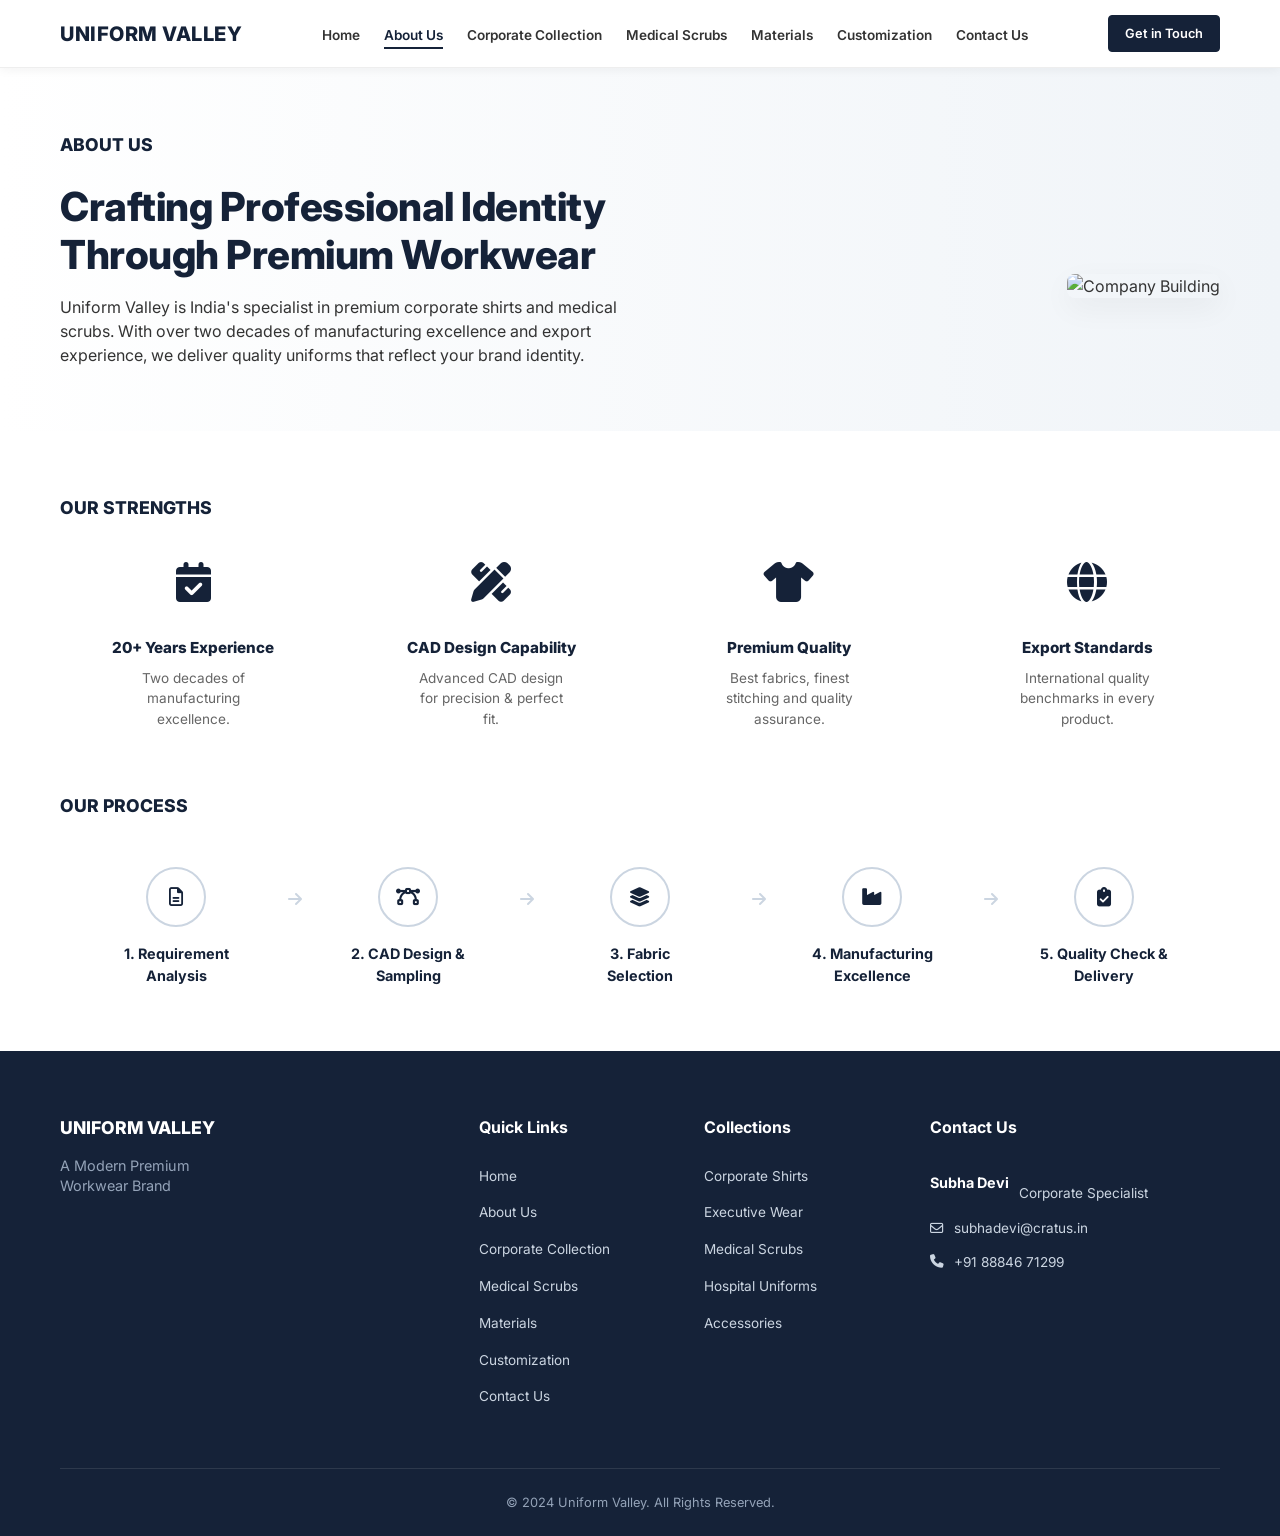
==== about.html @ 26eff8f1 "Initial project structure" ====
<!DOCTYPE html>
<html lang="en">
<head>
    <meta charset="UTF-8">
    <meta name="viewport" content="width=device-width, initial-scale=1.0">
    <title>About Us | Uniform Valley</title>
    <link href="https://fonts.googleapis.com/css2?family=Inter:wght@400;500;600;700;800&display=swap" rel="stylesheet">
    <link rel="stylesheet" href="https://cdnjs.cloudflare.com/ajax/libs/font-awesome/6.4.0/css/all.min.css">
    <link rel="stylesheet" href="css/style.css">
    <link rel="stylesheet" href="css/pages.css">
</head>
<body>
    <nav class="navbar">
        <div class="container nav-container">
            <a href="index.html" class="logo">UNIFORM VALLEY</a>
            <ul class="nav-links">
                <li><a href="index.html" >Home</a></li>
                <li><a href="about.html" class="active">About Us</a></li>
                <li><a href="corporate.html" >Corporate Collection</a></li>
                <li><a href="scrubs.html" >Medical Scrubs</a></li>
                <li><a href="materials.html" >Materials</a></li>
                <li><a href="customization.html" >Customization</a></li>
                <li><a href="contact.html" >Contact Us</a></li>
            </ul>
            <a href="contact.html" class="btn btn-primary nav-btn">Get in Touch</a>
            <div class="hamburger"><i class="fa-solid fa-bars"></i></div>
        </div>
    </nav>

    <section class="page-hero">
        <div class="container page-hero-container">
            <div class="page-hero-content">
                <h3 class="sub-section-title">ABOUT US</h3>
                <h1>Crafting Professional Identity<br>Through Premium Workwear</h1>
                <p>Uniform Valley is India's specialist in premium corporate shirts and medical scrubs. With over two decades of manufacturing excellence and export experience, we deliver quality uniforms that reflect your brand identity.</p>
            </div>
            <div class="page-hero-image">
                <img src="assets/images/about-building.jpg" alt="Company Building">
            </div>
        </div>
    </section>

    <section class="section-padding pt-0">
        <div class="container">
            <h3 class="sub-section-title">OUR STRENGTHS</h3>
            <div class="features-grid" style="margin-top: 2rem;">
                <div class="feature-item">
                    <div class="feature-icon"><i class="fa-solid fa-calendar-check"></i></div>
                    <h3>20+ Years Experience</h3>
                    <p>Two decades of<br>manufacturing<br>excellence.</p>
                </div>
                <div class="feature-item">
                    <div class="feature-icon"><i class="fa-solid fa-pen-ruler"></i></div>
                    <h3>CAD Design Capability</h3>
                    <p>Advanced CAD design<br>for precision & perfect<br>fit.</p>
                </div>
                <div class="feature-item">
                    <div class="feature-icon"><i class="fa-solid fa-shirt"></i></div>
                    <h3>Premium Quality</h3>
                    <p>Best fabrics, finest<br>stitching and quality<br>assurance.</p>
                </div>
                <div class="feature-item">
                    <div class="feature-icon"><i class="fa-solid fa-globe"></i></div>
                    <h3>Export Standards</h3>
                    <p>International quality<br>benchmarks in every<br>product.</p>
                </div>
            </div>
        </div>
    </section>

    <section class="section-padding pt-0">
        <div class="container">
            <h3 class="sub-section-title">OUR PROCESS</h3>
            <div class="process-wrapper">
                <div class="process-step">
                    <div class="process-icon"><i class="fa-regular fa-file-lines"></i></div>
                    <h4>1. Requirement<br>Analysis</h4>
                </div>
                <div class="process-step">
                    <div class="process-icon"><i class="fa-solid fa-bezier-curve"></i></div>
                    <h4>2. CAD Design &<br>Sampling</h4>
                </div>
                <div class="process-step">
                    <div class="process-icon"><i class="fa-solid fa-layer-group"></i></div>
                    <h4>3. Fabric<br>Selection</h4>
                </div>
                <div class="process-step">
                    <div class="process-icon"><i class="fa-solid fa-industry"></i></div>
                    <h4>4. Manufacturing<br>Excellence</h4>
                </div>
                <div class="process-step">
                    <div class="process-icon"><i class="fa-solid fa-clipboard-check"></i></div>
                    <h4>5. Quality Check &<br>Delivery</h4>
                </div>
            </div>
        </div>
    </section>

    <footer class="footer">
        <div class="container">
            <div class="footer-grid">
                <div class="footer-brand">
                    <h3>UNIFORM VALLEY</h3>
                    <p style="margin-top: 15px;">A Modern Premium<br>Workwear Brand</p>
                </div>
                <div class="footer-links-col">
                    <h4>Quick Links</h4>
                    <ul>
                        <li><a href="index.html">Home</a></li>
                        <li><a href="about.html">About Us</a></li>
                        <li><a href="corporate.html">Corporate Collection</a></li>
                        <li><a href="scrubs.html">Medical Scrubs</a></li>
                        <li><a href="materials.html">Materials</a></li>
                        <li><a href="customization.html">Customization</a></li>
                        <li><a href="contact.html">Contact Us</a></li>
                    </ul>
                </div>
                <div class="footer-links-col">
                    <h4>Collections</h4>
                    <ul>
                        <li><a href="corporate.html">Corporate Shirts</a></li>
                        <li><a href="#">Executive Wear</a></li>
                        <li><a href="scrubs.html">Medical Scrubs</a></li>
                        <li><a href="#">Hospital Uniforms</a></li>
                        <li><a href="#">Accessories</a></li>
                    </ul>
                </div>
                <div class="footer-contact">
                    <h4>Contact Us</h4>
                    <p style="margin-bottom: 15px;"><strong>Subha Devi</strong><br>Corporate Specialist</p>
                    <p><i class="fa-regular fa-envelope"></i> subhadevi@cratus.in</p>
                    <p><i class="fa-solid fa-phone"></i> +91 88846 71299</p>
                </div>
            </div>
            <div class="footer-bottom">
                <p>&copy; 2024 Uniform Valley. All Rights Reserved.</p>
            </div>
        </div>
    </footer>
    <script src="js/script.js"></script>
</body>
</html>
---- css/style.css ----
:root {
  --primary-navy: #152238; /* Darker navy like the mockup */
  --secondary-navy: #1A2B4C;
  --text-dark: #333333;
  --text-gray: #666666;
  --bg-light: #F4F6F9;
  --white: #FFFFFF;
  --font-main: 'Inter', sans-serif;
}

* {
  margin: 0;
  padding: 0;
  box-sizing: border-box;
}

body {
  font-family: var(--font-main);
  color: var(--text-dark);
  line-height: 1.5;
  background-color: var(--white);
}

a {
  text-decoration: none;
  color: inherit;
}

ul {
  list-style: none;
}

img {
  max-width: 100%;
  display: block;
}

.container {
  max-width: 1200px;
  margin: 0 auto;
  padding: 0 20px;
}

.section-padding {
  padding: 4rem 0;
}

.pt-0 {
  padding-top: 0;
}

.mt-4 {
  margin-top: 2rem;
}

.text-center {
  text-align: center;
}

.section-title {
  font-size: 1.3rem;
  color: var(--primary-navy);
  font-weight: 800;
  margin-bottom: 2.5rem;
  text-transform: uppercase;
  letter-spacing: 0.5px;
}

.btn {
  display: inline-block;
  padding: 10px 24px;
  border-radius: 4px;
  font-weight: 600;
  font-size: 0.9rem;
  cursor: pointer;
  transition: all 0.3s ease;
}

.btn-primary {
  background-color: var(--primary-navy);
  color: var(--white);
  border: 1px solid var(--primary-navy);
}

.btn-primary:hover {
  background-color: var(--white);
  color: var(--primary-navy);
}

/* Navbar */
.navbar {
  border-bottom: 1px solid #eee;
  padding: 15px 0;
  background: var(--white);
  position: sticky;
  top: 0;
  z-index: 100;
}

.nav-container {
  display: flex;
  align-items: center;
  justify-content: space-between;
}

.logo {
  font-size: 1.25rem;
  font-weight: 800;
  color: var(--primary-navy);
  letter-spacing: 0.5px;
}

.nav-links {
  display: flex;
  gap: 1.5rem;
}

.nav-links a {
  font-size: 0.85rem;
  font-weight: 600;
  color: var(--text-dark);
  transition: color 0.3s;
}

.nav-links a:hover, .nav-links a.active {
  color: var(--primary-navy);
  border-bottom: 2px solid var(--primary-navy);
  padding-bottom: 4px;
}

.nav-btn {
  font-size: 0.8rem;
  padding: 8px 16px;
}

.hamburger {
  display: none;
  font-size: 1.5rem;
  color: var(--primary-navy);
  cursor: pointer;
}

/* Hero */
.hero {
  background: linear-gradient(to right, #ffffff, #f0f4f8);
  padding: 4rem 0 0 0;
  overflow: hidden;
}

.hero-container {
  display: flex;
  align-items: center;
  justify-content: space-between;
}

.hero-content {
  flex: 1;
  padding-bottom: 4rem;
}

.hero-content h1 {
  font-size: 4.5rem;
  font-weight: 800;
  color: var(--primary-navy);
  line-height: 1.1;
  margin-bottom: 1.5rem;
  letter-spacing: -1px;
}

.hero-content h2 {
  font-size: 1.25rem;
  font-weight: 700;
  color: var(--primary-navy);
  margin-bottom: 1rem;
  letter-spacing: 1px;
}

.hero-content p {
  font-size: 1.1rem;
  color: var(--text-gray);
  margin-bottom: 2rem;
  line-height: 1.6;
}

.hero-image {
  flex: 1;
  display: flex;
  justify-content: flex-end;
  align-items: flex-end;
}

.hero-image img {
  max-width: 120%;
  margin-right: -10%;
  margin-bottom: -10px;
}

/* Stats Banner */
.stats-banner {
  background-color: var(--primary-navy);
  color: var(--white);
  padding: 2rem 0;
}

.stats-container {
  display: flex;
  justify-content: space-between;
  align-items: center;
}

.stat-item {
  display: flex;
  align-items: center;
  gap: 15px;
}

.stat-icon {
  font-size: 2.5rem;
  color: #a0aec0;
}

.stat-text {
  font-size: 0.85rem;
  line-height: 1.4;
  color: #cbd5e1;
}

.stat-text strong {
  font-size: 1.2rem;
  color: var(--white);
  font-weight: 700;
}

.stat-divider {
  width: 1px;
  height: 40px;
  background-color: rgba(255, 255, 255, 0.2);
}

/* Collections */
.collections-grid {
  display: grid;
  grid-template-columns: 1fr 1fr;
  gap: 2rem;
}

.collection-card {
  background-color: #EBF1F5;
  border-radius: 12px;
  display: flex;
  align-items: center;
  overflow: hidden;
  padding: 0 0 0 2rem;
}

.collection-info {
  flex: 1;
  padding: 2rem 0;
}

.collection-info h3 {
  font-size: 1.1rem;
  font-weight: 800;
  color: var(--primary-navy);
  margin-bottom: 1rem;
}

.collection-info p {
  font-size: 0.9rem;
  color: var(--text-gray);
  margin-bottom: 1.5rem;
}

.view-link {
  font-size: 0.9rem;
  font-weight: 700;
  color: var(--primary-navy);
  display: flex;
  align-items: center;
}

.view-link:hover {
  text-decoration: underline;
}

.collection-img {
  flex: 1;
  display: flex;
  justify-content: flex-end;
}

.collection-img img {
  height: 250px;
  object-fit: contain;
}

/* Why Choose Us */
.features-grid {
  display: grid;
  grid-template-columns: repeat(4, 1fr);
  text-align: center;
  gap: 2rem;
}

.feature-icon {
  font-size: 2.5rem;
  color: var(--primary-navy);
  margin-bottom: 1.5rem;
}

.feature-item h3 {
  font-size: 0.95rem;
  font-weight: 800;
  color: var(--primary-navy);
  margin-bottom: 0.5rem;
}

.feature-item p {
  font-size: 0.85rem;
  color: var(--text-gray);
}

/* Featured Products */
.products-grid {
  display: grid;
  grid-template-columns: repeat(4, 1fr);
  gap: 1.5rem;
}

.product-item {
  text-align: center;
}

.product-img {
  background-color: #F8F9FA;
  border-radius: 8px;
  overflow: hidden;
  margin-bottom: 1rem;
  height: 280px;
  display: flex;
  align-items: center;
  justify-content: center;
}

.product-img img {
  width: 100%;
  height: 100%;
  object-fit: cover;
}

.product-item h3 {
  font-size: 0.95rem;
  font-weight: 700;
  color: var(--primary-navy);
  margin-bottom: 0.25rem;
}

.product-item p {
  font-size: 0.85rem;
  color: var(--text-gray);
}

/* Footer */
.footer {
  background-color: var(--primary-navy);
  color: var(--white);
  padding: 4rem 0 1.5rem;
}

.footer-grid {
  display: grid;
  grid-template-columns: 2fr 1fr 1fr 1.5fr;
  gap: 2rem;
  margin-bottom: 3rem;
}

.footer-brand h3 {
  font-size: 1.1rem;
  font-weight: 800;
  margin-bottom: 0.5rem;
}

.footer-brand p {
  font-size: 0.9rem;
  color: #94A3B8;
  line-height: 1.4;
}

.footer-links-col h4, .footer-contact h4 {
  font-size: 1rem;
  font-weight: 700;
  margin-bottom: 1.5rem;
}

.footer-links-col ul li {
  margin-bottom: 0.8rem;
}

.footer-links-col ul li a {
  font-size: 0.85rem;
  color: #cbd5e1;
  transition: color 0.3s;
}

.footer-links-col ul li a:hover {
  color: var(--white);
}

.footer-contact p {
  font-size: 0.85rem;
  color: #cbd5e1;
  margin-bottom: 0.8rem;
  display: flex;
  align-items: center;
  gap: 10px;
}

.footer-contact p strong {
  color: var(--white);
  font-size: 0.9rem;
}

.footer-bottom {
  text-align: center;
  padding-top: 1.5rem;
  border-top: 1px solid rgba(255, 255, 255, 0.1);
  font-size: 0.8rem;
  color: #94A3B8;
}

/* Responsive */
@media (max-width: 992px) {
  .hero-container {
    flex-direction: column;
    text-align: center;
  }
  .hero-content {
    padding-bottom: 2rem;
  }
  .hero-image img {
    max-width: 100%;
    margin: 0;
  }
  .stats-container {
    flex-wrap: wrap;
    gap: 1rem;
    justify-content: center;
  }
  .stat-divider {
    display: none;
  }
  .collections-grid, .products-grid {
    grid-template-columns: 1fr 1fr;
  }
  .footer-grid {
    grid-template-columns: 1fr 1fr;
  }
}

@media (max-width: 768px) {
  .nav-links, .nav-btn {
    display: none;
  }
  .hamburger {
    display: block;
  }
  .collections-grid, .products-grid, .features-grid, .footer-grid {
    grid-template-columns: 1fr;
  }
  .collection-card {
    flex-direction: column;
    padding: 2rem;
    text-align: center;
  }
  .collection-img {
    margin-top: 1.5rem;
  }
}
---- css/pages.css ----
/* Additional Styles for Subpages */
.page-hero {
  padding: 4rem 0 0 0;
  background: linear-gradient(to right, #ffffff, #f0f4f8);
  overflow: hidden;
  margin-bottom: 4rem;
}
.page-hero-container {
  display: flex;
  align-items: center;
  justify-content: space-between;
}
.page-hero-content {
  flex: 1;
  padding-bottom: 4rem;
  padding-right: 2rem;
}
.page-hero-content h1 {
  font-size: 2.5rem;
  font-weight: 800;
  color: var(--primary-navy);
  margin-bottom: 1rem;
  letter-spacing: -0.5px;
  line-height: 1.2;
}
.page-hero-image {
  flex: 1;
  display: flex;
  justify-content: flex-end;
}
.page-hero-image img {
  max-width: 100%;
  max-height: 400px;
  object-fit: cover;
  border-radius: 8px;
  margin-bottom: -10px;
  box-shadow: 0 10px 30px rgba(0,0,0,0.05);
}
.sub-section-title {
  font-size: 1.1rem;
  font-weight: 800;
  color: var(--primary-navy);
  margin-bottom: 1.5rem;
  text-transform: uppercase;
}

/* Process Section (About) */
.process-wrapper {
  display: flex;
  justify-content: space-between;
  margin-top: 3rem;
}
.process-step {
  text-align: center;
  position: relative;
  flex: 1;
}
.process-icon {
  width: 60px;
  height: 60px;
  margin: 0 auto 1rem;
  border: 2px solid #cbd5e1;
  border-radius: 50%;
  display: flex;
  align-items: center;
  justify-content: center;
  font-size: 1.2rem;
  color: var(--primary-navy);
  background: var(--white);
  position: relative;
  z-index: 2;
}
.process-step:not(:last-child)::after {
  content: '\f061';
  font-family: 'Font Awesome 6 Free';
  font-weight: 900;
  position: absolute;
  top: 20px;
  right: -10px;
  color: #cbd5e1;
}
.process-step h4 {
  font-size: 0.9rem;
  color: var(--primary-navy);
}

/* Shirt Styles & Customization Grids */
.shirt-styles-grid, .custom-grid {
  display: grid;
  grid-template-columns: repeat(4, 1fr);
  gap: 1.5rem;
  margin-bottom: 2rem;
}
.shirt-card, .custom-card {
  border: 1px solid #e2e8f0;
  border-radius: 8px;
  padding: 1.5rem;
  text-align: center;
  background: var(--white);
  transition: box-shadow 0.3s ease;
}
.shirt-card:hover, .custom-card:hover {
  box-shadow: 0 10px 20px rgba(0,0,0,0.05);
}
.shirt-card img {
  height: 150px;
  object-fit: contain;
  margin: 1rem auto;
}
.custom-card i {
  font-size: 2rem;
  color: var(--primary-navy);
  margin-bottom: 1rem;
}

/* Contact Page */
.contact-wrapper {
  display: grid;
  grid-template-columns: 1fr 1fr;
  gap: 4rem;
}
.contact-form {
  border: 1px solid #e2e8f0;
  border-radius: 12px;
  padding: 2.5rem;
  background: var(--white);
  box-shadow: 0 10px 30px rgba(0,0,0,0.05);
}
.form-control {
  width: 100%;
  padding: 12px 15px;
  border: 1px solid #cbd5e1;
  border-radius: 6px;
  margin-bottom: 1.5rem;
  font-family: inherit;
}

/* Toggles & Gallery (Customization Page) */
.toggles {
  display: flex;
  justify-content: flex-start;
  gap: 1rem;
  margin-bottom: 2rem;
}
.toggle-btn {
  padding: 10px 24px;
  border: 1px solid var(--primary-navy);
  background: transparent;
  color: var(--primary-navy);
  border-radius: 4px;
  font-weight: 600;
  cursor: pointer;
  transition: all 0.3s;
}
.toggle-btn.active, .toggle-btn:hover {
  background: var(--primary-navy);
  color: var(--white);
}
.gallery {
  display: grid;
  grid-template-columns: repeat(3, 1fr);
  gap: 1.5rem;
}
.gallery img {
  width: 100%;
  height: 250px;
  object-fit: cover;
  border-radius: 8px;
  transition: transform 0.3s ease;
}
.gallery img:hover {
  transform: scale(1.02);
}

/* Scrub Features */
.scrub-features {
  display: flex;
  justify-content: space-between;
  margin-top: 2rem;
}
.feature-small {
  text-align: center;
  flex: 1;
}
.feature-small i {
  font-size: 1.8rem;
  color: var(--primary-navy);
  margin-bottom: 0.8rem;
}
.feature-small span {
  font-size: 0.85rem;
  font-weight: 600;
  display: block;
}

/* Responsive */
@media (max-width: 992px) {
  .shirt-styles-grid, .custom-grid {
    grid-template-columns: 1fr 1fr;
  }
}

@media (max-width: 768px) {
  .page-hero-container, .process-wrapper, .contact-wrapper, .scrub-features {
    flex-direction: column;
    gap: 2rem;
  }
  .page-hero-content {
    padding-right: 0;
  }
  .process-step:not(:last-child)::after {
    display: none;
  }
  .shirt-styles-grid, .custom-grid, .gallery {
    grid-template-columns: 1fr;
  }
}

/* Fabric Grid (Materials Page) */
.fabric-grid {
  display: grid;
  grid-template-columns: repeat(4, 1fr);
  gap: 2.5rem 1.5rem;
  margin-top: 3rem;
}
.fabric-card {
  display: flex;
  gap: 1rem;
  align-items: flex-start;
}
.fabric-card img {
  width: 90px;
  height: 90px;
  object-fit: cover;
  flex-shrink: 0;
  border-radius: 4px;
}
.fabric-info h4 {
  font-size: 1rem;
  color: var(--primary-navy);
  margin-bottom: 0.5rem;
}
.fabric-info p {
  font-size: 0.85rem;
  color: var(--text-light);
  line-height: 1.4;
}
@media (max-width: 992px) {
  .fabric-grid {
    grid-template-columns: repeat(2, 1fr);
  }
}
@media (max-width: 768px) {
  .fabric-grid {
    grid-template-columns: 1fr;
  }
}
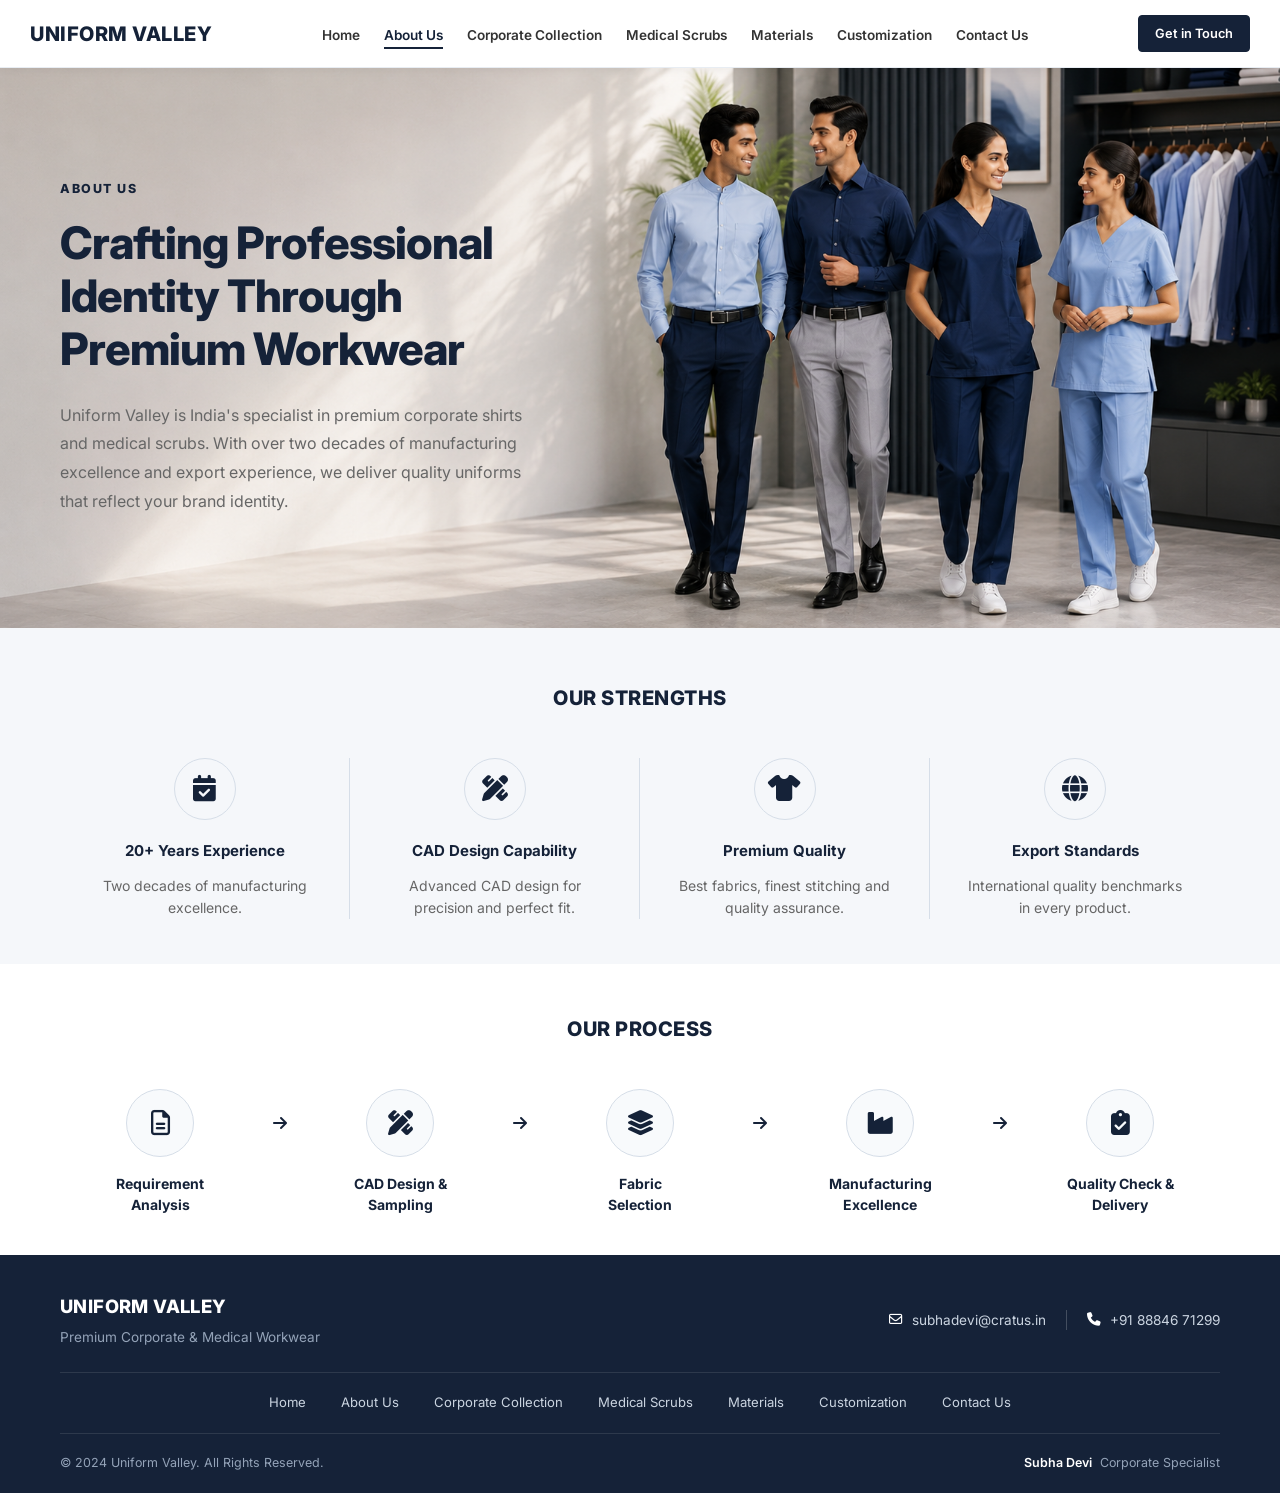
==== commit 920bc3cb: "Update About page design and process layout" ====
--- a/about.html
+++ b/about.html
@@ -4,139 +4,352 @@
     <meta charset="UTF-8">
     <meta name="viewport" content="width=device-width, initial-scale=1.0">
     <title>About Us | Uniform Valley</title>
+    <link rel="preconnect" href="https://fonts.googleapis.com">
+    <link rel="preconnect" href="https://fonts.gstatic.com" crossorigin>
     <link href="https://fonts.googleapis.com/css2?family=Inter:wght@400;500;600;700;800&display=swap" rel="stylesheet">
     <link rel="stylesheet" href="https://cdnjs.cloudflare.com/ajax/libs/font-awesome/6.4.0/css/all.min.css">
-    <link rel="stylesheet" href="css/style.css">
-    <link rel="stylesheet" href="css/pages.css">
+    <link rel="stylesheet" href="css/common.css">
+    <link rel="stylesheet" href="css/about.css">
 </head>
+
 <body>
+
+    <!-- ================= NAVBAR ================= -->
+
     <nav class="navbar">
         <div class="container nav-container">
-            <a href="index.html" class="logo">UNIFORM VALLEY</a>
+
+            <a href="index.html" class="logo"> UNIFORM VALLEY </a>
+
             <ul class="nav-links">
-                <li><a href="index.html" >Home</a></li>
-                <li><a href="about.html" class="active">About Us</a></li>
-                <li><a href="corporate.html" >Corporate Collection</a></li>
-                <li><a href="scrubs.html" >Medical Scrubs</a></li>
-                <li><a href="materials.html" >Materials</a></li>
-                <li><a href="customization.html" >Customization</a></li>
-                <li><a href="contact.html" >Contact Us</a></li>
+                <li><a href="index.html">Home</a></li>
+
+                <li>
+                    <a href="about.html" class="active">
+                        About Us
+                    </a>
+                </li>
+
+                <li>
+                    <a href="corporate.html">
+                        Corporate Collection
+                    </a>
+                </li>
+
+                <li>
+                    <a href="scrubs.html">
+                        Medical Scrubs
+                    </a>
+                </li>
+
+                <li>
+                    <a href="materials.html">
+                        Materials
+                    </a>
+                </li>
+
+                <li>
+                    <a href="customization.html">
+                        Customization
+                    </a>
+                </li>
+
+                <li>
+                    <a href="contact.html">
+                        Contact Us
+                    </a>
+                </li>
             </ul>
-            <a href="contact.html" class="btn btn-primary nav-btn">Get in Touch</a>
-            <div class="hamburger"><i class="fa-solid fa-bars"></i></div>
+
+            <a href="contact.html"
+               class="btn btn-primary nav-btn">
+                Get in Touch
+            </a>
+
+            <div class="hamburger">
+                <i class="fa-solid fa-bars"></i>
+            </div>
+
         </div>
     </nav>
 
-    <section class="page-hero">
-        <div class="container page-hero-container">
-            <div class="page-hero-content">
-                <h3 class="sub-section-title">ABOUT US</h3>
-                <h1>Crafting Professional Identity<br>Through Premium Workwear</h1>
-                <p>Uniform Valley is India's specialist in premium corporate shirts and medical scrubs. With over two decades of manufacturing excellence and export experience, we deliver quality uniforms that reflect your brand identity.</p>
-            </div>
-            <div class="page-hero-image">
-                <img src="assets/images/about-building.jpg" alt="Company Building">
-            </div>
-        </div>
+
+    <!-- ================= ABOUT HERO ================= -->
+
+    <section class="about-hero">
+
+        <div class="container about-hero-container">
+
+            <div class="about-content">
+
+                <span class="about-label">
+                    ABOUT US
+                </span>
+
+                <h1>
+                    Crafting Professional Identity
+                    Through Premium Workwear
+                </h1>
+
+                <p>
+                    Uniform Valley is India's specialist in premium
+                    corporate shirts and medical scrubs. With over
+                    two decades of manufacturing excellence and export
+                    experience, we deliver quality uniforms that reflect
+                    your brand identity.
+                </p>
+
+            </div>
+
+
+        </div>
+
     </section>
 
-    <section class="section-padding pt-0">
+
+    <!-- ================= OUR STRENGTHS ================= -->
+
+    <section class="strengths-section">
+
         <div class="container">
-            <h3 class="sub-section-title">OUR STRENGTHS</h3>
-            <div class="features-grid" style="margin-top: 2rem;">
-                <div class="feature-item">
-                    <div class="feature-icon"><i class="fa-solid fa-calendar-check"></i></div>
+
+            <h2 class="about-section-title">
+                OUR STRENGTHS
+            </h2>
+
+
+            <div class="strengths-grid">
+
+                <div class="strength-item">
+
+                    <div class="strength-icon">
+                        <i class="fa-solid fa-calendar-check"></i>
+                    </div>
+
                     <h3>20+ Years Experience</h3>
-                    <p>Two decades of<br>manufacturing<br>excellence.</p>
-                </div>
-                <div class="feature-item">
-                    <div class="feature-icon"><i class="fa-solid fa-pen-ruler"></i></div>
+
+                    <p>
+                        Two decades of manufacturing
+                        excellence.
+                    </p>
+
+                </div>
+
+
+                <div class="strength-item">
+
+                    <div class="strength-icon">
+                        <i class="fa-solid fa-pen-ruler"></i>
+                    </div>
+
                     <h3>CAD Design Capability</h3>
-                    <p>Advanced CAD design<br>for precision & perfect<br>fit.</p>
-                </div>
-                <div class="feature-item">
-                    <div class="feature-icon"><i class="fa-solid fa-shirt"></i></div>
+
+                    <p>
+                        Advanced CAD design for precision
+                        and perfect fit.
+                    </p>
+
+                </div>
+
+
+                <div class="strength-item">
+
+                    <div class="strength-icon">
+                        <i class="fa-solid fa-shirt"></i>
+                    </div>
+
                     <h3>Premium Quality</h3>
-                    <p>Best fabrics, finest<br>stitching and quality<br>assurance.</p>
-                </div>
-                <div class="feature-item">
-                    <div class="feature-icon"><i class="fa-solid fa-globe"></i></div>
+
+                    <p>
+                        Best fabrics, finest stitching
+                        and quality assurance.
+                    </p>
+
+                </div>
+
+
+                <div class="strength-item">
+
+                    <div class="strength-icon">
+                        <i class="fa-solid fa-globe"></i>
+                    </div>
+
                     <h3>Export Standards</h3>
-                    <p>International quality<br>benchmarks in every<br>product.</p>
-                </div>
-            </div>
-        </div>
+
+                    <p>
+                        International quality benchmarks
+                        in every product.
+                    </p>
+
+                </div>
+
+            </div>
+
+        </div>
+
     </section>
 
-    <section class="section-padding pt-0">
+
+    <!-- ================= OUR PROCESS ================= -->
+
+    <section class="process-section">
+
         <div class="container">
-            <h3 class="sub-section-title">OUR PROCESS</h3>
+
+            <h2 class="about-section-title">
+                OUR PROCESS
+            </h2>
+
             <div class="process-wrapper">
-                <div class="process-step">
-                    <div class="process-icon"><i class="fa-regular fa-file-lines"></i></div>
-                    <h4>1. Requirement<br>Analysis</h4>
-                </div>
-                <div class="process-step">
-                    <div class="process-icon"><i class="fa-solid fa-bezier-curve"></i></div>
-                    <h4>2. CAD Design &<br>Sampling</h4>
-                </div>
-                <div class="process-step">
-                    <div class="process-icon"><i class="fa-solid fa-layer-group"></i></div>
-                    <h4>3. Fabric<br>Selection</h4>
-                </div>
-                <div class="process-step">
-                    <div class="process-icon"><i class="fa-solid fa-industry"></i></div>
-                    <h4>4. Manufacturing<br>Excellence</h4>
-                </div>
-                <div class="process-step">
-                    <div class="process-icon"><i class="fa-solid fa-clipboard-check"></i></div>
-                    <h4>5. Quality Check &<br>Delivery</h4>
-                </div>
-            </div>
-        </div>
+
+                <!-- Step 1 -->
+                <div class="process-step">
+                    <div class="process-icon">
+                        <i class="fa-regular fa-file-lines"></i>
+                    </div>
+
+                    <h4>
+                        Requirement<br>
+                        Analysis
+                    </h4>
+                </div>
+
+                <div class="process-arrow">
+                    <i class="fa-solid fa-arrow-right"></i>
+                </div>
+
+
+                <!-- Step 2 -->
+                <div class="process-step">
+                    <div class="process-icon">
+                        <i class="fa-solid fa-pen-ruler"></i>
+                    </div>
+
+                    <h4>
+                        CAD Design &<br>
+                        Sampling
+                    </h4>
+                </div>
+
+                <div class="process-arrow">
+                    <i class="fa-solid fa-arrow-right"></i>
+                </div>
+
+
+                <!-- Step 3 -->
+                <div class="process-step">
+                    <div class="process-icon">
+                        <i class="fa-solid fa-layer-group"></i>
+                    </div>
+
+                    <h4>
+                        Fabric<br>
+                        Selection
+                    </h4>
+                </div>
+
+                <div class="process-arrow">
+                    <i class="fa-solid fa-arrow-right"></i>
+                </div>
+
+
+                <!-- Step 4 -->
+                <div class="process-step">
+                    <div class="process-icon">
+                        <i class="fa-solid fa-industry"></i>
+                    </div>
+
+                    <h4>
+                        Manufacturing<br>
+                        Excellence
+                    </h4>
+                </div>
+
+                <div class="process-arrow">
+                    <i class="fa-solid fa-arrow-right"></i>
+                </div>
+
+
+                <!-- Step 5 -->
+                <div class="process-step">
+                    <div class="process-icon">
+                        <i class="fa-solid fa-clipboard-check"></i>
+                    </div>
+
+                    <h4>
+                        Quality Check &<br>
+                        Delivery
+                    </h4>
+                </div>
+
+            </div>
+
+        </div>
+
     </section>
+
+
+    <!-- ================= FOOTER ================= -->
 
     <footer class="footer">
         <div class="container">
-            <div class="footer-grid">
+
+            <div class="footer-top">
+
                 <div class="footer-brand">
                     <h3>UNIFORM VALLEY</h3>
-                    <p style="margin-top: 15px;">A Modern Premium<br>Workwear Brand</p>
-                </div>
-                <div class="footer-links-col">
-                    <h4>Quick Links</h4>
-                    <ul>
-                        <li><a href="index.html">Home</a></li>
-                        <li><a href="about.html">About Us</a></li>
-                        <li><a href="corporate.html">Corporate Collection</a></li>
-                        <li><a href="scrubs.html">Medical Scrubs</a></li>
-                        <li><a href="materials.html">Materials</a></li>
-                        <li><a href="customization.html">Customization</a></li>
-                        <li><a href="contact.html">Contact Us</a></li>
-                    </ul>
-                </div>
-                <div class="footer-links-col">
-                    <h4>Collections</h4>
-                    <ul>
-                        <li><a href="corporate.html">Corporate Shirts</a></li>
-                        <li><a href="#">Executive Wear</a></li>
-                        <li><a href="scrubs.html">Medical Scrubs</a></li>
-                        <li><a href="#">Hospital Uniforms</a></li>
-                        <li><a href="#">Accessories</a></li>
-                    </ul>
-                </div>
-                <div class="footer-contact">
-                    <h4>Contact Us</h4>
-                    <p style="margin-bottom: 15px;"><strong>Subha Devi</strong><br>Corporate Specialist</p>
-                    <p><i class="fa-regular fa-envelope"></i> subhadevi@cratus.in</p>
-                    <p><i class="fa-solid fa-phone"></i> +91 88846 71299</p>
-                </div>
-            </div>
+                    <p>Premium Corporate & Medical Workwear</p>
+                </div>
+
+                <div class="footer-contact-inline">
+
+                    <a href="mailto:subhadevi@cratus.in">
+                        <i class="fa-regular fa-envelope"></i>
+                        subhadevi@cratus.in
+                    </a>
+
+                    <span class="contact-divider"></span>
+
+                    <a href="tel:+918884671299">
+                        <i class="fa-solid fa-phone"></i>
+                        +91 88846 71299
+                    </a>
+
+                </div>
+
+            </div>
+
+            <div class="footer-middle">
+
+                <nav class="footer-nav">
+                    <a href="index.html">Home</a>
+                    <a href="about.html">About Us</a>
+                    <a href="corporate.html">Corporate Collection</a>
+                    <a href="scrubs.html">Medical Scrubs</a>
+                    <a href="materials.html">Materials</a>
+                    <a href="customization.html">Customization</a>
+                    <a href="contact.html">Contact Us</a>
+                </nav>
+
+            </div>
+
             <div class="footer-bottom">
+
                 <p>&copy; 2024 Uniform Valley. All Rights Reserved.</p>
-            </div>
+
+                <p class="footer-specialist">
+                    <strong>Subha Devi</strong>
+                    <span>Corporate Specialist</span>
+                </p>
+
+            </div>
+
         </div>
     </footer>
+
+
     <script src="js/script.js"></script>
+
 </body>
-</html>
+
+</html>
--- a/css/common.css
+++ b/css/common.css
@@ -0,0 +1,470 @@
+:root {
+  --primary-navy: #152238;
+  --secondary-navy: #1a2b4c;
+  --text-dark: #333333;
+  --text-gray: #666666;
+  --bg-light: #f4f6f9;
+  --white: #ffffff;
+  --font-main: "Inter", sans-serif;
+}
+
+/* =========================
+   RESET
+========================= */
+
+* {
+  margin: 0;
+  padding: 0;
+  box-sizing: border-box;
+}
+
+html {
+  scroll-behavior: smooth;
+}
+
+body {
+  font-family: var(--font-main);
+  color: var(--text-dark);
+  line-height: 1.5;
+  background-color: var(--white);
+}
+
+a {
+  text-decoration: none;
+  color: inherit;
+}
+
+ul {
+  list-style: none;
+}
+
+img {
+  max-width: 100%;
+  display: block;
+}
+
+/* =========================
+   GLOBAL
+========================= */
+
+.container {
+  max-width: 1200px;
+  width: 100%;
+  margin: 0 auto;
+  padding: 0 20px;
+}
+
+.section-padding {
+  padding: 4rem 0;
+}
+
+.pt-0 {
+  padding-top: 0;
+}
+
+.mt-4 {
+  margin-top: 2rem;
+}
+
+.text-center {
+  text-align: center;
+}
+
+.section-title {
+  font-size: 1.3rem;
+  color: var(--primary-navy);
+  font-weight: 800;
+  margin-bottom: 2.5rem;
+  text-transform: uppercase;
+  letter-spacing: 0.5px;
+}
+
+/* =========================
+   BUTTONS
+========================= */
+
+.btn {
+  display: inline-block;
+  padding: 10px 24px;
+  border-radius: 4px;
+  font-weight: 600;
+  font-size: 0.9rem;
+  cursor: pointer;
+  transition: all 0.3s ease;
+}
+
+.btn-primary {
+  background-color: var(--primary-navy);
+  color: var(--white);
+  border: 1px solid var(--primary-navy);
+}
+
+.btn-primary:hover {
+  background-color: var(--white);
+  color: var(--primary-navy);
+}
+
+/* =========================
+   NAVBAR
+========================= */
+
+.navbar {
+  height: 68px;
+  padding: 0;
+  background: var(--white);
+
+  display: flex;
+  align-items: center;
+
+  border-bottom: 1px solid #e8edf3;
+
+  position: relative;
+  z-index: 100;
+}
+
+.nav-container {
+  height: 100%;
+
+  display: flex;
+  align-items: center;
+  justify-content: space-between;
+}
+
+.navbar .nav-container {
+  max-width: 100%;
+  width: 100%;
+  padding-left: 30px;
+  padding-right: 30px;
+}
+
+.logo {
+  font-size: 1.25rem;
+  font-weight: 800;
+  color: var(--primary-navy);
+  letter-spacing: 0.5px;
+  white-space: nowrap;
+}
+
+.nav-links {
+  display: flex;
+  align-items: center;
+  gap: 1.5rem;
+}
+
+.nav-links a {
+  font-size: 0.85rem;
+  font-weight: 600;
+  color: var(--text-dark);
+
+  padding-bottom: 4px;
+
+  border-bottom: 2px solid transparent;
+
+  transition:
+    color 0.3s ease,
+    border-color 0.3s ease;
+}
+
+.nav-links a:hover,
+.nav-links a.active {
+  color: var(--primary-navy);
+  border-bottom-color: var(--primary-navy);
+}
+
+.nav-btn {
+  font-size: 0.8rem;
+  padding: 8px 16px;
+  white-space: nowrap;
+}
+
+.hamburger {
+  display: none;
+  font-size: 1.5rem;
+  color: var(--primary-navy);
+  cursor: pointer;
+}
+
+/* =========================
+   FOOTER
+========================= */
+
+.footer {
+  background: var(--primary-navy);
+  color: var(--white);
+  padding: 38px 0 20px;
+}
+
+/* TOP */
+
+.footer-top {
+  display: flex;
+  justify-content: space-between;
+  align-items: center;
+
+  padding-bottom: 25px;
+}
+
+.footer-brand h3 {
+  font-size: 1.15rem;
+  font-weight: 800;
+  letter-spacing: 0.4px;
+  margin-bottom: 6px;
+}
+
+.footer-brand p {
+  font-size: 0.85rem;
+  color: #94a3b8;
+}
+
+/* CONTACT INLINE */
+
+.footer-contact-inline {
+  display: flex;
+  align-items: center;
+  gap: 20px;
+}
+
+.footer-contact-inline a {
+  display: flex;
+  align-items: center;
+  gap: 9px;
+
+  font-size: 0.85rem;
+  color: #cbd5e1;
+
+  transition: color 0.3s ease;
+}
+
+.footer-contact-inline a:hover {
+  color: var(--white);
+}
+
+.footer-contact-inline i {
+  color: var(--white);
+}
+
+.contact-divider {
+  width: 1px;
+  height: 20px;
+
+  background: rgba(255, 255, 255, 0.2);
+}
+
+/* NAVIGATION */
+
+.footer-middle {
+  padding: 20px 0;
+
+  border-top: 1px solid rgba(255, 255, 255, 0.1);
+  border-bottom: 1px solid rgba(255, 255, 255, 0.1);
+}
+
+.footer-nav {
+  display: flex;
+  justify-content: center;
+  align-items: center;
+  gap: 35px;
+
+  flex-wrap: wrap;
+}
+
+.footer-nav a {
+  position: relative;
+
+  font-size: 0.82rem;
+  color: #cbd5e1;
+
+  transition: color 0.3s ease;
+}
+
+.footer-nav a:hover {
+  color: var(--white);
+}
+
+.footer-nav a::after {
+  content: "";
+
+  position: absolute;
+  left: 0;
+  bottom: -5px;
+
+  width: 0;
+  height: 1px;
+
+  background: var(--white);
+
+  transition: width 0.3s ease;
+}
+
+.footer-nav a:hover::after {
+  width: 100%;
+}
+
+/* BOTTOM */
+
+.footer-bottom {
+  display: flex;
+  justify-content: space-between;
+  align-items: center;
+
+  padding-top: 20px;
+
+  font-size: 0.78rem;
+  color: #94a3b8;
+}
+
+.footer-specialist {
+  display: flex;
+  align-items: center;
+  gap: 8px;
+}
+
+.footer-specialist strong {
+  color: var(--white);
+  font-weight: 600;
+}
+
+.footer-specialist span {
+  color: #94a3b8;
+}
+
+/* RESPONSIVE */
+
+@media (max-width: 768px) {
+
+  .footer-top {
+    flex-direction: column;
+    align-items: flex-start;
+    gap: 20px;
+  }
+
+  .footer-contact-inline {
+    flex-direction: column;
+    align-items: flex-start;
+    gap: 12px;
+  }
+
+  .contact-divider {
+    display: none;
+  }
+
+  .footer-nav {
+    justify-content: flex-start;
+    gap: 18px 25px;
+  }
+
+  .footer-bottom {
+    flex-direction: column;
+    align-items: flex-start;
+    gap: 10px;
+  }
+}
+
+/* =========================
+   FOOTER RESPONSIVE
+========================= */
+
+@media (max-width: 992px) {
+
+  .footer-grid {
+    grid-template-columns: 1fr 2fr;
+
+    gap: 50px;
+  }
+
+  .footer-contact {
+    grid-column: 1 / -1;
+  }
+
+}
+
+
+@media (max-width: 768px) {
+
+  .footer {
+    padding: 38px 0 18px;
+  }
+
+  .footer-grid {
+    grid-template-columns: 1fr;
+
+    gap: 35px;
+
+    margin-bottom: 30px;
+  }
+
+  .footer-contact {
+    grid-column: auto;
+  }
+
+  .footer-links-inline {
+    line-height: 1.8;
+  }
+
+}
+
+
+@media (max-width: 480px) {
+
+  .footer-links-inline {
+    display: flex;
+
+    flex-direction: column;
+
+    align-items: flex-start;
+
+    gap: 10px;
+  }
+
+  .footer-links-inline a::after {
+    display: none;
+  }
+
+}
+
+/* =========================
+   COMMON RESPONSIVE
+========================= */
+
+@media (max-width: 992px) {
+  .nav-links {
+    gap: 0.8rem;
+  }
+
+  .nav-links a {
+    font-size: 0.75rem;
+  }
+
+  .footer-grid {
+    grid-template-columns: repeat(2, 1fr);
+  }
+}
+
+@media (max-width: 768px) {
+  .navbar {
+    height: 64px;
+  }
+
+  .nav-links,
+  .nav-btn {
+    display: none;
+  }
+
+  .hamburger {
+    display: block;
+  }
+
+  .footer-grid {
+    grid-template-columns: 1fr;
+  }
+}
+
+@media (max-width: 480px) {
+  .container {
+    padding: 0 16px;
+  }
+
+  .section-padding {
+    padding: 3rem 0;
+  }
+}
--- a/css/about.css
+++ b/css/about.css
@@ -0,0 +1,353 @@
+/* =========================================================
+   ABOUT PAGE
+========================================================= */
+
+
+/* ================= ABOUT HERO ================= */
+
+.about-hero {
+  position: relative;
+
+  height: 560px;
+  min-height: 560px;
+
+  padding: 0;
+  margin: 0;
+
+  background-image: url("../assets/images/about-us.png");
+  background-size: cover;
+  background-position: center 68%;
+  background-repeat: no-repeat;
+
+  display: flex;
+  align-items: center;
+
+  overflow: hidden;
+}
+
+.about-hero-container {
+  width: 100%;
+  height: 100%;
+
+  display: flex;
+  align-items: center;
+
+  margin: 0 auto;
+}
+
+.about-content {
+  width: 40%;
+  max-width: 520px;
+  padding: 0;
+  margin: 0;
+}
+
+.about-label {
+  display: block;
+
+  font-size: 0.78rem;
+  font-weight: 800;
+  color: var(--primary-navy);
+
+  letter-spacing: 1.5px;
+
+  margin-bottom: 18px;
+}
+
+.about-content h1 {
+  font-size: 2.8rem;
+  line-height: 1.18;
+
+  font-weight: 800;
+  color: var(--primary-navy);
+
+  letter-spacing: -1px;
+
+  margin-bottom: 25px;
+}
+
+.about-content p {
+  max-width: 510px;
+
+  font-size: 1rem;
+  line-height: 1.8;
+
+  color: var(--text-gray);
+
+  margin: 0;
+}
+
+/* Hide old image container */
+
+.about-image {
+  display: none;
+}
+
+
+/* ================= COMMON ABOUT TITLE ================= */
+
+.about-section-title {
+  font-size: 1.25rem;
+  font-weight: 800;
+  color: var(--primary-navy);
+  text-align: center;
+  letter-spacing: 0.5px;
+  margin-bottom: 45px;
+}
+
+
+/* ================================
+   OUR STRENGTHS
+================================ */
+
+.strengths-section {
+  padding: 55px 0 45px;
+  background: #f5f7fa;
+}
+
+.strengths-section .sub-section-title {
+  margin-bottom: 45px;
+}
+
+.strengths-grid {
+  display: grid;
+  grid-template-columns: repeat(4, 1fr);
+  align-items: center;
+}
+
+.strength-item {
+  text-align: center;
+  padding: 0 35px;
+}
+
+.strength-item:not(:last-child) {
+  border-right: 1px solid #d6dee8;
+}
+
+.strength-icon {
+  width: 62px;
+  height: 62px;
+  margin: 0 auto 20px;
+
+  border: 1px solid #d6dee8;
+  border-radius: 50%;
+
+  display: flex;
+  align-items: center;
+  justify-content: center;
+
+  font-size: 26px;
+  color: var(--primary-navy);
+}
+
+.strength-item h3 {
+  font-size: 15px;
+  margin-bottom: 12px;
+  color: var(--primary-navy);
+}
+
+.strength-item p {
+  font-size: 14px;
+  color: var(--text-gray);
+  line-height: 1.6;
+}
+
+/* ================================
+   OUR PROCESS
+================================ */
+
+.process-section {
+  padding: 50px 0 40px;
+  background: #ffffff;
+}
+
+.process-section .about-section-title {
+  text-align: center;
+  margin-bottom: 45px;
+}
+
+.process-wrapper {
+  display: flex;
+  align-items: flex-start;
+  justify-content: space-between;
+}
+
+.process-step {
+  flex: 1;
+  text-align: center;
+}
+
+.process-icon {
+  width: 68px;
+  height: 68px;
+
+  margin: 0 auto 16px;
+
+  border: 1px solid #d6dee8;
+  border-radius: 50%;
+
+  display: flex;
+  align-items: center;
+  justify-content: center;
+
+  background: #f8fafc;
+
+  font-size: 25px;
+  color: var(--primary-navy);
+}
+
+.process-step h4 {
+  font-size: 14px;
+  font-weight: 700;
+
+  line-height: 1.5;
+
+  color: var(--primary-navy);
+}
+
+
+/* PROCESS ARROWS */
+
+.process-arrow {
+  width: 40px;
+  height: 68px;
+
+  display: flex;
+  align-items: center;
+  justify-content: center;
+
+  font-size: 16px;
+  color: var(--primary-navy);
+
+  flex-shrink: 0;
+}
+
+/* ================= TABLET ================= */
+
+@media (max-width: 992px) {
+
+  .about-hero {
+    padding: 55px 0;
+  }
+
+  .about-hero-container {
+    grid-template-columns: 1fr;
+    gap: 40px;
+  }
+
+  .about-content {
+    max-width: 700px;
+  }
+
+  .about-content h1 {
+    font-size: 2.5rem;
+  }
+
+  .about-image {
+    height: 400px;
+  }
+
+  .strengths-grid {
+    grid-template-columns: repeat(2, 1fr);
+    gap: 40px 0;
+  }
+
+  .strength-item:nth-child(2)::after {
+    display: none;
+  }
+
+  .process-wrapper {
+    flex-wrap: wrap;
+    gap: 30px;
+  }
+
+  .process-arrow {
+    display: none;
+  }
+}
+
+
+/* ================= MOBILE ================= */
+
+@media (max-width: 768px) {
+
+  .about-hero {
+    padding: 45px 0;
+  }
+
+  .about-hero-container {
+    gap: 30px;
+  }
+
+  .about-content h1 {
+    font-size: 2rem;
+    line-height: 1.25;
+  }
+
+  .about-content p {
+    font-size: 0.95rem;
+  }
+
+  .about-image {
+    height: 300px;
+  }
+
+  .strengths {
+    padding: 55px 0;
+  }
+
+  .about-section-title {
+    font-size: 1.15rem;
+    margin-bottom: 35px;
+  }
+
+  .strengths-grid {
+    grid-template-columns: 1fr;
+    gap: 40px;
+  }
+
+  .strength-item {
+    padding: 0 25px;
+  }
+
+  .strength-item::after {
+    display: none;
+  }
+
+  .process {
+    padding: 55px 0 65px;
+  }
+
+  .process-wrapper {
+    display: grid;
+    grid-template-columns: 1fr 1fr;
+    gap: 40px 20px;
+  }
+
+  .process-step {
+    width: 100%;
+  }
+}
+
+
+/* ================= SMALL MOBILE ================= */
+
+@media (max-width: 480px) {
+
+  .about-content h1 {
+    font-size: 1.7rem;
+  }
+
+  .about-image {
+    height: 240px;
+  }
+
+  .process-wrapper {
+    grid-template-columns: 1fr;
+  }
+
+  .process-icon {
+    width: 62px;
+    height: 62px;
+  }
+}
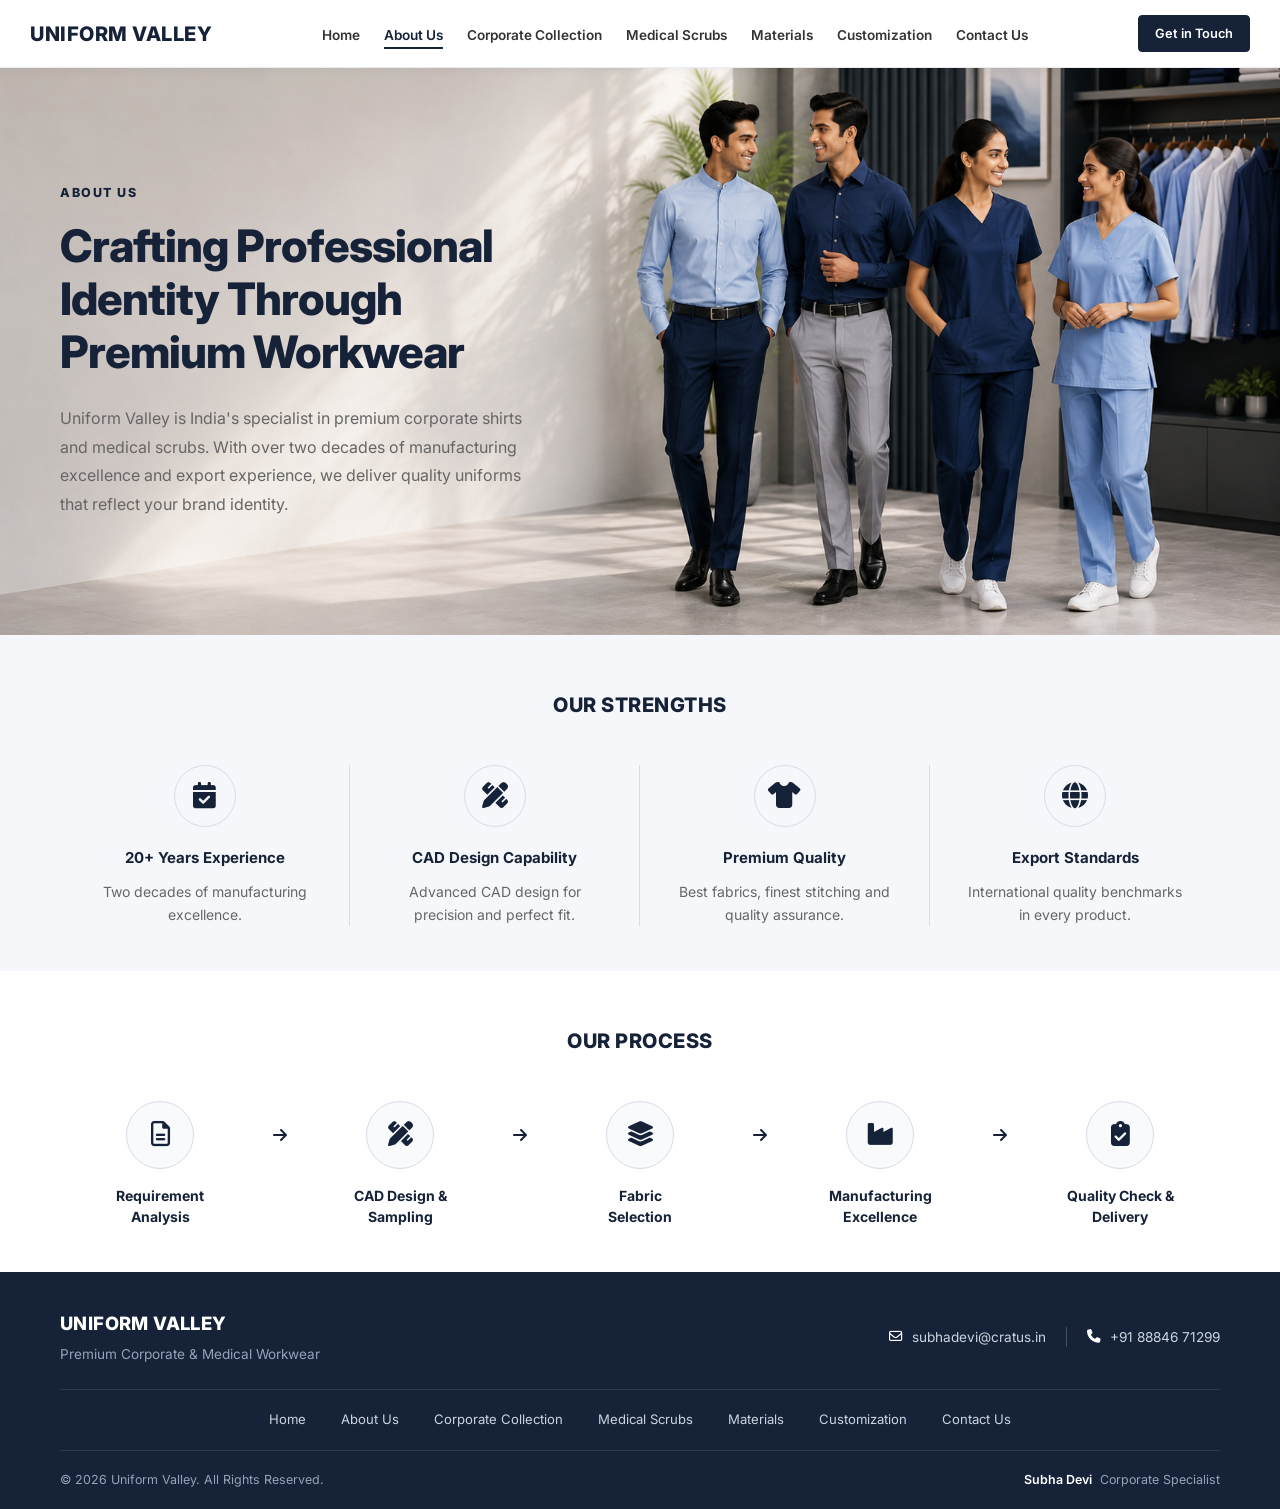
==== commit f270c797: "Update Scrubs page design and process layout" ====
--- a/about.html
+++ b/about.html
@@ -335,7 +335,7 @@
 
             <div class="footer-bottom">
 
-                <p>&copy; 2024 Uniform Valley. All Rights Reserved.</p>
+                <p>&copy; 2026 Uniform Valley. All Rights Reserved.</p>
 
                 <p class="footer-specialist">
                     <strong>Subha Devi</strong>
--- a/css/about.css
+++ b/css/about.css
@@ -8,19 +8,19 @@
 .about-hero {
   position: relative;
 
-  height: 560px;
-  min-height: 560px;
-
-  padding: 0;
-  margin: 0;
+  width: 100%;
+  aspect-ratio: 1536 / 680;
 
   background-image: url("../assets/images/about-us.png");
   background-size: cover;
-  background-position: center 68%;
+  background-position: center 75%;
   background-repeat: no-repeat;
 
   display: flex;
   align-items: center;
+
+  margin: 0;
+  padding: 0;
 
   overflow: hidden;
 }
@@ -157,7 +157,7 @@
 ================================ */
 
 .process-section {
-  padding: 50px 0 40px;
+  padding: 55px 0 45px;
   background: #ffffff;
 }
 
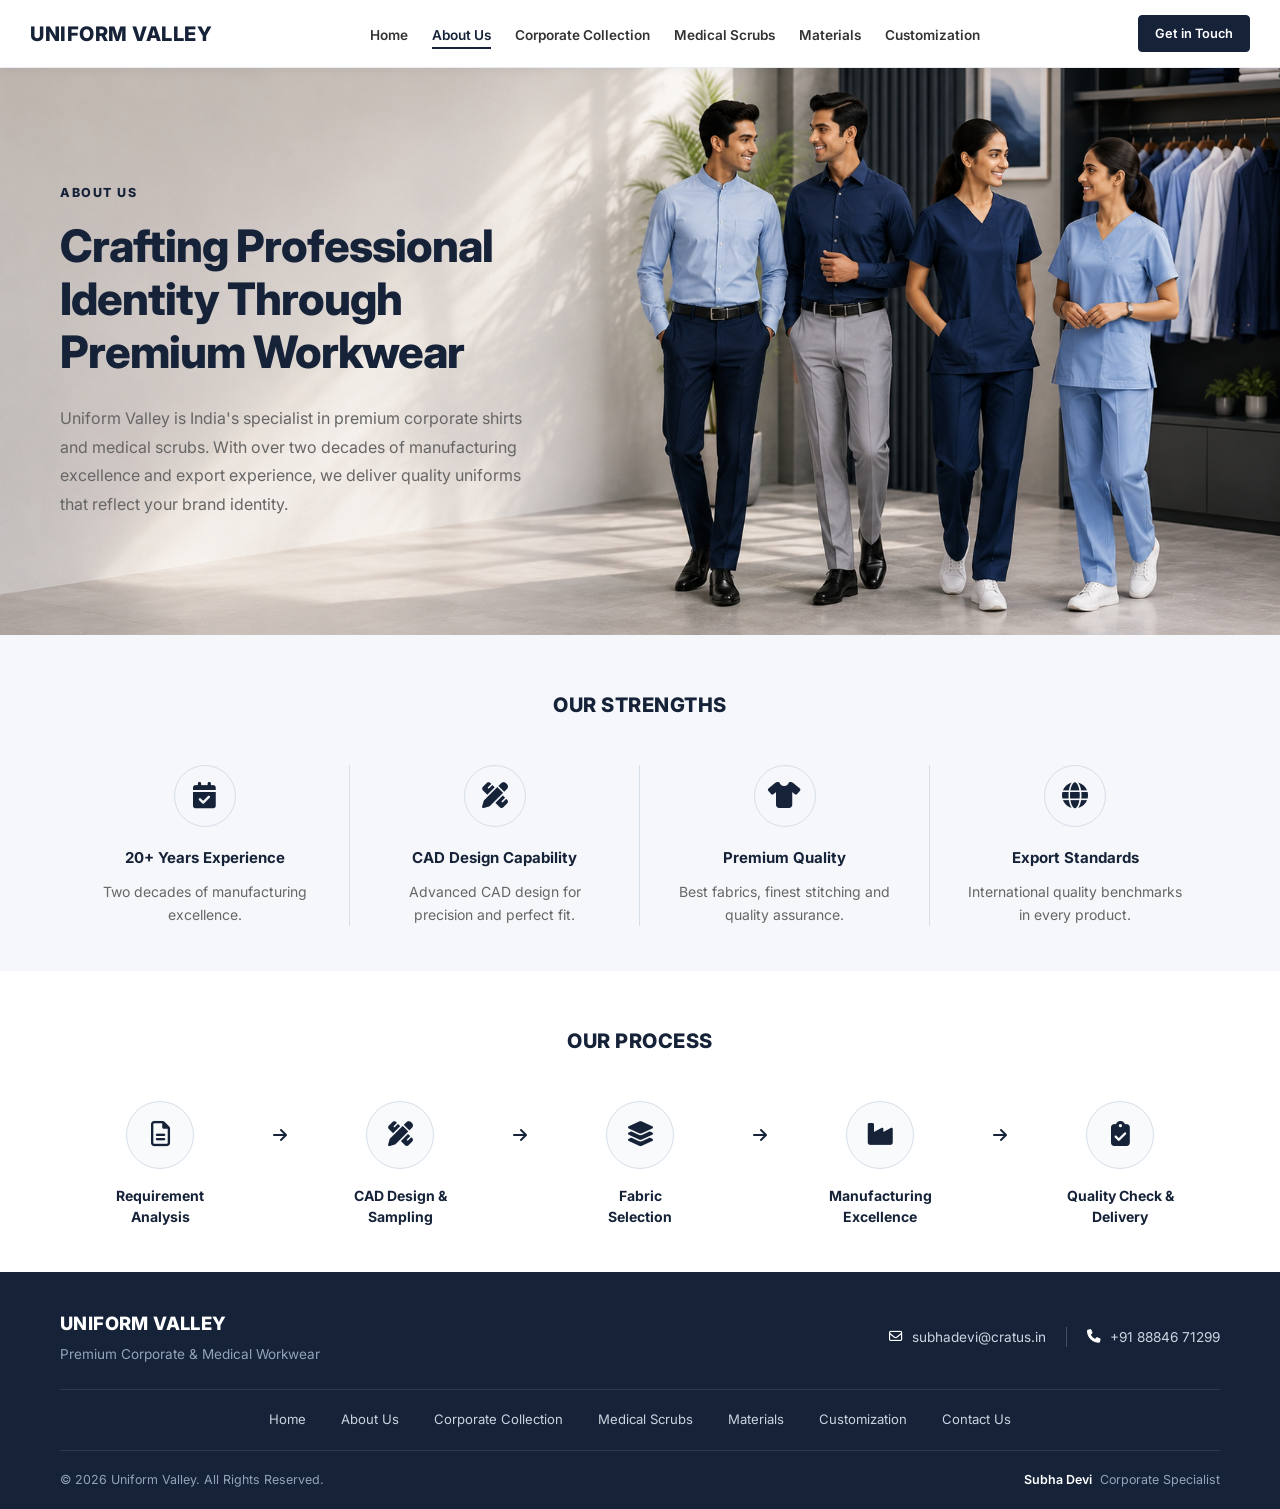
==== commit 11009beb: "Completed Contact Page" ====
--- a/about.html
+++ b/about.html
@@ -54,11 +54,6 @@
                     </a>
                 </li>
 
-                <li>
-                    <a href="contact.html">
-                        Contact Us
-                    </a>
-                </li>
             </ul>
 
             <a href="contact.html"
